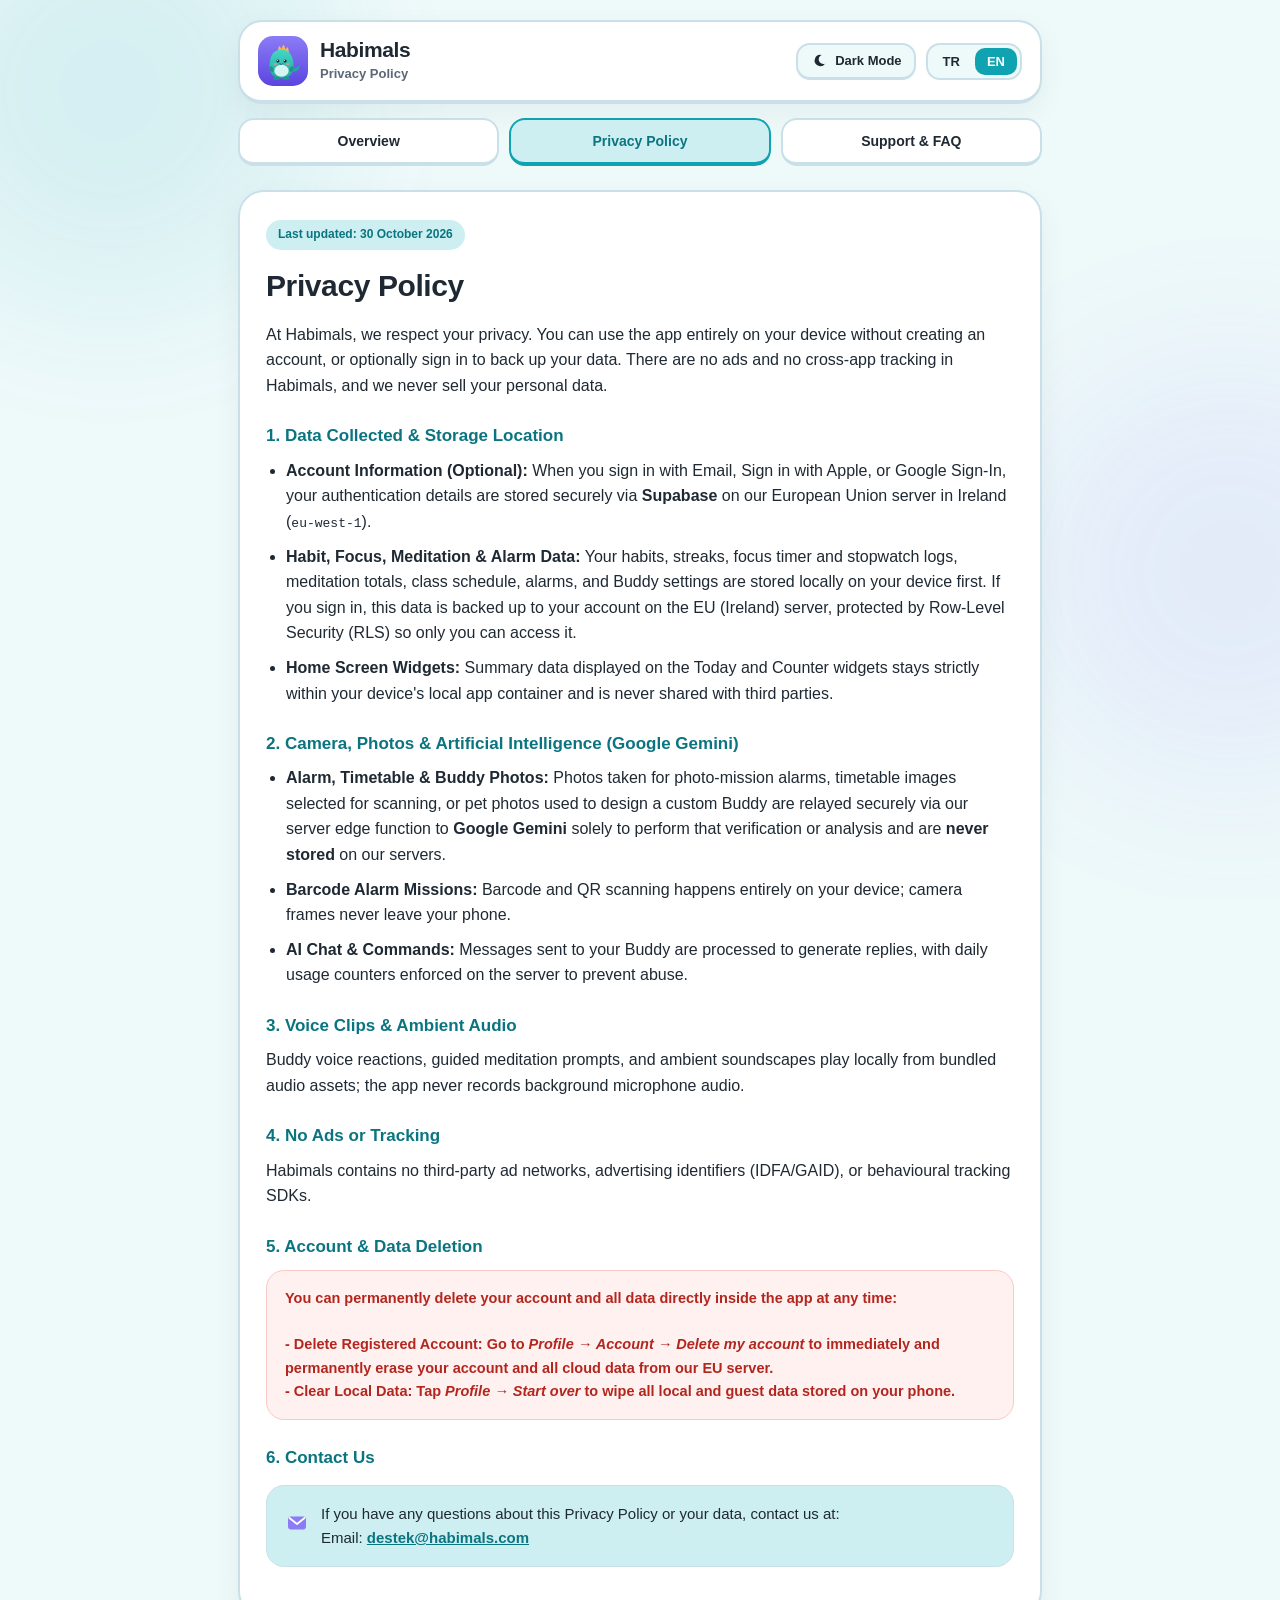
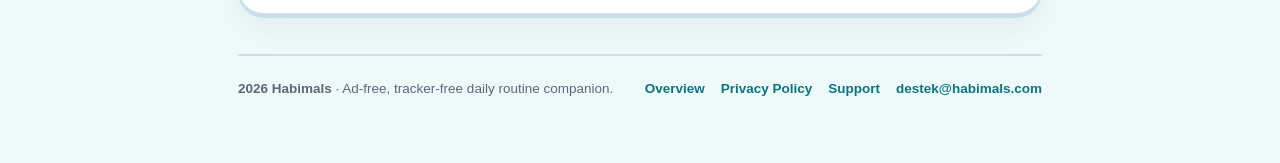
==== privacy.html @ 404ed42f "Habimals sitesi: tanıtım, gizlilik politikası ve destek sayfaları (TR/EN) Co-Authored-By: Claude Opu" ====
<!DOCTYPE html>
<html lang="tr">
<head>
  <meta charset="UTF-8" />
  <meta http-equiv="Content-Security-Policy" content="default-src 'self'; script-src 'self'; style-src 'self' 'unsafe-inline'; img-src 'self' data:; object-src 'none'; base-uri 'self'; form-action 'none'" />
  <meta name="referrer" content="strict-origin-when-cross-origin" />
  <meta name="viewport" content="width=device-width, initial-scale=1.0" />
  <meta name="color-scheme" content="light dark" />
  <title>Gizlilik Politikası / Privacy Policy</title>
  <meta name="description" content="Gizlilik politikası: toplanan veriler, AB sunucusu, yapay zeka kullanımı ve hesap silme." />
  <link rel="icon" type="image/svg+xml" href="favicon.svg" />
  <link rel="stylesheet" href="styles.css" />
</head>
<body
  data-page="privacy"
  data-title-tr="{app} — Gizlilik Politikası"
  data-title-en="{app} — Privacy Policy"
  data-desc-tr="{app} gizlilik politikası: toplanan veriler, AB (İrlanda) sunucusu, yapay zeka kullanımı ve hesap silme."
  data-desc-en="{app} privacy policy: data collection, EU (Ireland) storage, AI usage, and instant account deletion."
>
  <div class="wrap wrap-narrow">
    <header id="site-header" class="site-header"></header>
    <nav id="site-nav" class="site-nav"></nav>

    <section class="doc-card" data-lang="tr">
      <span class="doc-pill">Son güncelleme: <span data-updated-tr>30 Ekim 2026</span></span>
      <h1>Gizlilik Politikası</h1>
      <p>
        <span data-app></span> olarak gizliliğinizi koruyoruz. Uygulamayı hesap açmadan yalnızca telefonunuzda kullanabilir ya da
        verilerinizi yedeklemek için isteğe bağlı hesap oluşturabilirsiniz. Uygulamada üçüncü taraf reklam ve kullanıcı izleme (tracking)
        yoktur; kişisel verileriniz hiçbir koşulda üçüncü taraflara satılmaz.
      </p>

      <h2>1. Toplanan Veriler ve Saklama Yeri</h2>
      <ul>
        <li>
          <strong>Hesap Bilgileri (İsteğe Bağlı):</strong> E-posta adresi, Apple ile Giriş veya Google ile Giriş kullandığınızda
          kimlik doğrulama bilgileriniz <strong>Supabase</strong> altyapısında, Avrupa Birliği (İrlanda / <code>eu-west-1</code>)
          sunucusunda şifreli olarak saklanır.
        </li>
        <li>
          <strong>Alışkanlık, Odak, Meditasyon ve Alarm Verileri:</strong> Alışkanlıklarınız, tamamlama serileriniz, odak sayacı ve
          kronometre kayıtlarınız, meditasyon süreleriniz, ders programınız, alarmlarınız ve Buddy tercihleriniz öncelikle cihazınızda tutulur.
          Hesap açtıysanız bu veriler yedekleme ve senkronizasyon için yine AB (İrlanda) sunucusundaki hesabınıza kaydedilir;
          satır düzeyi güvenlik (RLS) sayesinde yalnızca siz erişebilirsiniz.
        </li>
        <li>
          <strong>Ana Ekran Widget Verileri:</strong> "Bugün" ve "Sayaç" widget'larında gösterilen günlük özet bilgileri yalnızca cihaz
          üzerindeki uygulama grubu alanında tutulur, üçüncü taraflarla paylaşılmaz.
        </li>
      </ul>

      <h2>2. Kamera, Fotoğraflar ve Yapay Zekâ (Google Gemini)</h2>
      <ul>
        <li>
          <strong>Alarm, Ders Programı ve Buddy Fotoğrafları:</strong> Fotoğraf görevli alarmda çektiğiniz fotoğraf, ders programı
          okutmak için seçtiğiniz görüntü veya evcil hayvanınızdan Buddy tasarlarken seçtiğiniz fotoğraf, API anahtarını istemcide tutmayan
          güvenli sunucu fonksiyonumuz üzerinden yalnızca o anki kontrolü veya analizi yapmak amacıyla <strong>Google Gemini</strong> servisine
          iletilir ve sunucularımızda <strong>saklanmaz</strong>.
        </li>
        <li>
          <strong>Barkod Görevli Alarm:</strong> Barkod ve QR okuma işlemi tamamen cihaz üzerinde gerçekleştirilir; kamera görüntüsü cihaz
          dışına çıkmaz.
        </li>
        <li>
          <strong>Yapay Zekâ Sohbeti:</strong> Buddy ile yaptığınız kısa komut ve sohbet yazışmaları yanıt üretmek için işlenir; günlük kullanım
          sayısı kötüye kullanımı önlemek amacıyla sunucu tarafında sınırlandırılır.
        </li>
      </ul>

      <h2>3. Sesler ve Ortam Kayıtları</h2>
      <p>
        Buddy ses tepkileri, rehberli meditasyon yönlendirmeleri ve ortam sesleri (Çiseleme, Uzak sahil, Pamuk bulut vb.) uygulama paketinin
        içinden yerel olarak çalınır; arka planda mikrofon kaydı yapılmaz.
      </p>

      <h2>4. Reklam ve İzleme Yok</h2>
      <p>
        <span data-app></span> içinde üçüncü taraf reklam ağı, reklam kimliği (IDFA/GAID) takibi veya davranışsal analitik izleyicisi bulunmaz.
      </p>

      <h2>5. Hesap ve Veri Silme</h2>
      <div class="danger-box">
        Verilerinizi ve hesabınızı uygulama içinden istediğiniz an kalıcı olarak silebilirsiniz:<br /><br />
        - <strong>Kayıtlı Hesabı Silme:</strong> <em>Profil &rarr; Hesap &rarr; Hesabımı sil</em> adımını kullandığınızda AB sunucusundaki
        hesabınız ve tüm bulut verileriniz anında ve geri döndürülemez biçimde silinir.<br />
        - <strong>Yerel Verileri Silme:</strong> <em>Profil &rarr; Baştan başla</em> düğmesiyle telefondaki tüm kayıtları ve misafir verilerini temizleyebilirsiniz.
      </div>

      <h2>6. İletişim</h2>
      <div class="contact-box">
        <span data-icon="mail" data-size="24"></span>
        <div>
          Gizlilik politikamız veya verilerinizle ilgili her türlü soru için bize ulaşabilirsiniz:<br />
          E-posta: <a data-email href="#"></a>
        </div>
      </div>
    </section>

    <section class="doc-card" data-lang="en">
      <span class="doc-pill">Last updated: <span data-updated-en>30 October 2026</span></span>
      <h1>Privacy Policy</h1>
      <p>
        At <span data-app></span>, we respect your privacy. You can use the app entirely on your device without creating an account, or optionally
        sign in to back up your data. There are no ads and no cross-app tracking in <span data-app></span>, and we never sell your personal data.
      </p>

      <h2>1. Data Collected &amp; Storage Location</h2>
      <ul>
        <li>
          <strong>Account Information (Optional):</strong> When you sign in with Email, Sign in with Apple, or Google Sign-In, your
          authentication details are stored securely via <strong>Supabase</strong> on our European Union server in Ireland
          (<code>eu-west-1</code>).
        </li>
        <li>
          <strong>Habit, Focus, Meditation &amp; Alarm Data:</strong> Your habits, streaks, focus timer and stopwatch logs, meditation totals,
          class schedule, alarms, and Buddy settings are stored locally on your device first. If you sign in, this data is backed up to your
          account on the EU (Ireland) server, protected by Row-Level Security (RLS) so only you can access it.
        </li>
        <li>
          <strong>Home Screen Widgets:</strong> Summary data displayed on the Today and Counter widgets stays strictly within your device's local
          app container and is never shared with third parties.
        </li>
      </ul>

      <h2>2. Camera, Photos &amp; Artificial Intelligence (Google Gemini)</h2>
      <ul>
        <li>
          <strong>Alarm, Timetable &amp; Buddy Photos:</strong> Photos taken for photo-mission alarms, timetable images selected for scanning,
          or pet photos used to design a custom Buddy are relayed securely via our server edge function to <strong>Google Gemini</strong> solely
          to perform that verification or analysis and are <strong>never stored</strong> on our servers.
        </li>
        <li>
          <strong>Barcode Alarm Missions:</strong> Barcode and QR scanning happens entirely on your device; camera frames never leave your phone.
        </li>
        <li>
          <strong>AI Chat &amp; Commands:</strong> Messages sent to your Buddy are processed to generate replies, with daily usage counters
          enforced on the server to prevent abuse.
        </li>
      </ul>

      <h2>3. Voice Clips &amp; Ambient Audio</h2>
      <p>
        Buddy voice reactions, guided meditation prompts, and ambient soundscapes play locally from bundled audio assets; the app never records
        background microphone audio.
      </p>

      <h2>4. No Ads or Tracking</h2>
      <p>
        <span data-app></span> contains no third-party ad networks, advertising identifiers (IDFA/GAID), or behavioural tracking SDKs.
      </p>

      <h2>5. Account &amp; Data Deletion</h2>
      <div class="danger-box">
        You can permanently delete your account and all data directly inside the app at any time:<br /><br />
        - <strong>Delete Registered Account:</strong> Go to <em>Profile &rarr; Account &rarr; Delete my account</em> to immediately and
        permanently erase your account and all cloud data from our EU server.<br />
        - <strong>Clear Local Data:</strong> Tap <em>Profile &rarr; Start over</em> to wipe all local and guest data stored on your phone.
      </div>

      <h2>6. Contact Us</h2>
      <div class="contact-box">
        <span data-icon="mail" data-size="24"></span>
        <div>
          If you have any questions about this Privacy Policy or your data, contact us at:<br />
          Email: <a data-email href="#"></a>
        </div>
      </div>
    </section>

    <footer id="site-footer" class="site-footer"></footer>
  </div>

  <script src="config.js"></script>
  <script src="art.js"></script>
  <script src="site.js"></script>
</body>
</html>
---- styles.css ----
/*
 * Ortak Stil Dosyası (styles.css)
 *
 * Renkler CSS değişkenleriyle yönetilir; seçilen Buddy'ye ve Açık/Koyu moda göre
 * site.js tarafından anında güncellenir. Dış font ya da hazır kütüphane kullanılmaz.
 */

:root {
  --primary: #0FA3B1;
  --primary-dark: #0A7580;
  --primary-shadow: #0A7580;
  --bg: #EEF9FA;
  --surface: #FFFFFF;
  --surface-elevated: #FFFFFF;
  --soft: #CDEFF2;
  --border: #DCE6EE;
  --muted-bg: #EEF1F5;
  --text: #1F2933;
  --muted: #5C6877;
  --danger-bg: #FFF1F0;
  --danger-border: #F8C9C6;
  --danger-text: #B3261E;
  --card-shadow: 0 10px 30px rgba(20, 32, 48, 0.05);
}

html[data-theme="dark"] {
  --primary: #0FA3B1;
  --primary-dark: #8BE0E8;
  --primary-shadow: #095C64;
  --bg: #0E1519;
  --surface: #172027;
  --surface-elevated: #1E2831;
  --soft: #17383E;
  --border: #2B3945;
  --muted-bg: #222C36;
  --text: #E9EDF1;
  --muted: #9AA5B1;
  --danger-bg: #2C1A1D;
  --danger-border: #5C2B30;
  --danger-text: #FFB4AB;
  --card-shadow: 0 14px 36px rgba(0, 0, 0, 0.32);
}

* {
  box-sizing: border-box;
}

html {
  scroll-behavior: smooth;
}

html:not(.theme-ready) *,
html:not(.theme-ready) body {
  transition: none !important;
}

body {
  margin: 0;
  font-family: -apple-system, BlinkMacSystemFont, "Segoe UI", Roboto, Helvetica, Arial, sans-serif;
  background: var(--bg);
  color: var(--text);
  line-height: 1.6;
  -webkit-font-smoothing: antialiased;
  transition: background-color 0.25s ease, color 0.2s ease;
}

a {
  color: var(--primary-dark);
}

button {
  font-family: inherit;
}

.wrap {
  max-width: 1100px;
  margin: 0 auto;
  padding: 20px 18px 64px;
}

.wrap-narrow {
  max-width: 840px;
}

/* Dil görünürlüğü */
[data-lang] {
  display: none !important;
}
html[lang="tr"] [data-lang="tr"] {
  display: block !important;
}
html[lang="en"] [data-lang="en"] {
  display: block !important;
}
html[lang="tr"] .bento-grid[data-lang="tr"],
html[lang="en"] .bento-grid[data-lang="en"] {
  display: grid !important;
}
html[lang="tr"] span[data-lang="tr"],
html[lang="en"] span[data-lang="en"] {
  display: inline !important;
}

/* Üst Çubuk ve Gezinme */
.site-header {
  display: flex;
  flex-wrap: wrap;
  align-items: center;
  justify-content: space-between;
  gap: 14px;
  background: var(--surface);
  border: 2px solid var(--border);
  border-bottom-width: 4px;
  border-radius: 24px;
  padding: 14px 18px;
  margin-bottom: 14px;
  box-shadow: var(--card-shadow);
  transition: background-color 0.25s ease, border-color 0.25s ease;
}

.brand {
  display: flex;
  align-items: center;
  gap: 12px;
  text-decoration: none;
  color: inherit;
}

.brand-logo-wrap svg {
  width: 50px;
  height: 50px;
  border-radius: 15px;
  display: block;
  flex-shrink: 0;
}

.brand-title {
  font-size: 21px;
  font-weight: 900;
  letter-spacing: -0.4px;
  margin: 0;
  line-height: 1.15;
}

.brand-sub {
  font-size: 13px;
  color: var(--muted);
  margin: 2px 0 0;
  font-weight: 600;
}

.header-controls {
  display: flex;
  align-items: center;
  gap: 10px;
  flex-wrap: wrap;
}

.icon-toggle {
  display: inline-flex;
  align-items: center;
  justify-content: center;
  gap: 7px;
  background: var(--bg);
  color: var(--text);
  border: 2px solid var(--border);
  border-bottom-width: 3px;
  border-radius: 14px;
  padding: 7px 12px;
  font-size: 13px;
  font-weight: 800;
  cursor: pointer;
  transition: transform 0.1s ease, border-color 0.2s ease, background-color 0.2s ease;
}

.icon-toggle:hover {
  border-color: var(--primary);
}

.icon-toggle:active {
  transform: translateY(1px);
}

.lang-switch {
  display: inline-flex;
  background: var(--bg);
  border: 2px solid var(--border);
  border-radius: 14px;
  padding: 3px;
  gap: 3px;
}

.lang-btn {
  border: none;
  background: transparent;
  color: var(--text);
  font-weight: 800;
  font-size: 13px;
  padding: 6px 12px;
  border-radius: 10px;
  cursor: pointer;
  transition: background-color 0.2s ease, color 0.2s ease;
}

.lang-btn.active {
  background: var(--primary);
  color: #FFFFFF;
}

.site-nav {
  display: flex;
  gap: 10px;
  margin-bottom: 24px;
  flex-wrap: wrap;
}

.nav-link {
  flex: 1;
  min-width: 130px;
  text-align: center;
  text-decoration: none;
  background: var(--surface);
  color: var(--text);
  border: 2px solid var(--border);
  border-bottom-width: 4px;
  border-radius: 16px;
  padding: 10px 14px;
  font-weight: 800;
  font-size: 14px;
  transition: border-color 0.2s ease, color 0.2s ease, transform 0.1s ease, background-color 0.2s ease;
}

.nav-link:hover {
  border-color: var(--primary);
  color: var(--primary-dark);
}

.nav-link.active {
  background: var(--soft);
  border-color: var(--primary);
  color: var(--primary-dark);
}

/* Karşılama (Hero) Alanı */
.hero-grid {
  display: grid;
  grid-template-columns: 1.08fr 0.92fr;
  gap: 24px;
  align-items: center;
  margin-bottom: 28px;
}

.hero-card {
  background: var(--surface);
  border: 2px solid var(--border);
  border-bottom-width: 5px;
  border-radius: 28px;
  padding: 34px 30px;
  box-shadow: var(--card-shadow);
  transition: background-color 0.25s ease, border-color 0.25s ease;
}

.eyebrow-pill {
  display: inline-flex;
  align-items: center;
  gap: 8px;
  background: var(--soft);
  color: var(--primary-dark);
  border: 1.5px solid var(--border);
  padding: 6px 14px;
  border-radius: 999px;
  font-size: 13px;
  font-weight: 800;
  margin-bottom: 16px;
}

.hero-card h1 {
  font-size: clamp(28px, 4vw, 42px);
  font-weight: 900;
  line-height: 1.14;
  letter-spacing: -0.8px;
  margin: 0 0 14px;
}

.hero-lead {
  font-size: 17px;
  color: var(--muted);
  margin: 0 0 24px;
  max-width: 540px;
}

.cta-row {
  display: flex;
  flex-wrap: wrap;
  gap: 12px;
  margin-bottom: 22px;
}

.btn-3d {
  display: inline-flex;
  align-items: center;
  justify-content: center;
  gap: 9px;
  background: var(--primary);
  color: #FFFFFF;
  border: 2px solid var(--primary-shadow);
  border-bottom-width: 5px;
  border-radius: 18px;
  padding: 12px 20px;
  font-size: 15px;
  font-weight: 800;
  text-decoration: none;
  cursor: pointer;
  transition: transform 0.1s ease, filter 0.15s ease;
}

.btn-3d:hover {
  filter: brightness(1.05);
}

.btn-3d:active {
  transform: translateY(2px);
  border-bottom-width: 3px;
}

.btn-3d-secondary {
  display: inline-flex;
  align-items: center;
  justify-content: center;
  gap: 8px;
  background: var(--soft);
  color: var(--primary-dark);
  border: 2px solid var(--primary);
  border-bottom-width: 4px;
  border-radius: 18px;
  padding: 12px 18px;
  font-size: 14px;
  font-weight: 800;
  text-decoration: none;
  cursor: pointer;
}

.store-badges {
  display: flex;
  flex-wrap: wrap;
  gap: 10px;
  margin-bottom: 20px;
}

.store-pill {
  display: inline-flex;
  align-items: center;
  gap: 10px;
  background: var(--bg);
  border: 2px solid var(--border);
  border-bottom-width: 4px;
  border-radius: 16px;
  padding: 9px 15px;
}

.store-pill-label {
  display: flex;
  flex-direction: column;
  line-height: 1.2;
}

.store-pill-small {
  font-size: 11px;
  font-weight: 700;
  color: var(--muted);
  text-transform: uppercase;
  letter-spacing: 0.4px;
}

.store-pill-big {
  font-size: 14px;
  font-weight: 800;
  color: var(--text);
}

.trust-row {
  display: flex;
  flex-wrap: wrap;
  gap: 8px;
  padding-top: 16px;
  border-top: 1.5px solid var(--border);
}

.trust-chip {
  display: inline-flex;
  align-items: center;
  gap: 6px;
  font-size: 13px;
  font-weight: 700;
  color: var(--muted);
  background: var(--bg);
  padding: 5px 11px;
  border-radius: 999px;
  border: 1px solid var(--border);
}

/* Canlı Telefon Önizlemesi */
.mockup-stage {
  display: flex;
  flex-direction: column;
  align-items: center;
}

.phone-frame {
  width: 100%;
  max-width: 390px;
  background: var(--surface);
  border: 4px solid var(--border);
  border-bottom-width: 8px;
  border-radius: 36px;
  padding: 14px;
  box-shadow: var(--card-shadow);
  position: relative;
  transition: background-color 0.25s ease, border-color 0.25s ease;
}

.phone-notch {
  width: 92px;
  height: 7px;
  background: var(--border);
  border-radius: 999px;
  margin: 2px auto 12px;
}

.screen-tabs {
  display: grid;
  grid-template-columns: repeat(4, 1fr);
  gap: 5px;
  background: var(--bg);
  padding: 4px;
  border-radius: 15px;
  border: 1.5px solid var(--border);
  margin-bottom: 12px;
}

.screen-tab {
  border: none;
  background: transparent;
  color: var(--muted);
  font-size: 12px;
  font-weight: 800;
  padding: 7px 4px;
  border-radius: 11px;
  cursor: pointer;
  transition: background-color 0.18s ease, color 0.18s ease;
  white-space: nowrap;
  overflow: hidden;
  text-overflow: ellipsis;
}

.screen-tab.active {
  background: var(--primary);
  color: #FFFFFF;
}

.phone-screen-body {
  background: var(--bg);
  border: 1.5px solid var(--border);
  border-radius: 24px;
  padding: 14px;
  min-height: 408px;
  display: flex;
  flex-direction: column;
  justify-content: space-between;
  transition: background-color 0.25s ease, border-color 0.25s ease;
}

.phone-screen-body.flip-dark {
  background: #000000;
  border-color: #24272E;
  color: #ECECEC;
}

.mock-top-pills {
  display: flex;
  align-items: center;
  justify-content: space-between;
  gap: 6px;
  margin-bottom: 8px;
}

.mock-pill {
  display: inline-flex;
  align-items: center;
  gap: 5px;
  background: var(--surface);
  border: 1.5px solid var(--border);
  border-radius: 999px;
  padding: 4px 10px;
  font-size: 12px;
  font-weight: 800;
}

.mock-buddy-area {
  display: flex;
  flex-direction: column;
  align-items: center;
  text-align: center;
  margin: 4px 0 10px;
  position: relative;
}

.mock-pet-btn {
  border: none;
  background: transparent;
  padding: 0;
  cursor: pointer;
  position: relative;
  transition: transform 0.18s cubic-bezier(0.34, 1.56, 0.64, 1);
}

.mock-pet-btn:hover {
  transform: scale(1.05);
}

.mock-pet-btn:active {
  transform: scale(0.95);
}

.heart-burst {
  position: absolute;
  top: 2px;
  right: -6px;
  pointer-events: none;
  animation: floatHeart 0.85s ease-out forwards;
}

@keyframes floatHeart {
  0% { opacity: 0; transform: translateY(8px) scale(0.6); }
  30% { opacity: 1; transform: translateY(-4px) scale(1.1); }
  100% { opacity: 0; transform: translateY(-24px) scale(0.9); }
}

.speech-bubble {
  background: var(--surface);
  border: 1.5px solid var(--border);
  border-radius: 16px;
  padding: 8px 12px;
  font-size: 12.5px;
  font-weight: 700;
  color: var(--text);
  margin-top: 4px;
  max-width: 100%;
}

.mock-habit-list {
  display: flex;
  flex-direction: column;
  gap: 7px;
}

.mock-habit-row {
  display: flex;
  align-items: center;
  justify-content: space-between;
  gap: 10px;
  background: var(--surface);
  border: 1.5px solid var(--border);
  border-bottom-width: 3px;
  border-radius: 15px;
  padding: 9px 12px;
  cursor: pointer;
  text-align: left;
  width: 100%;
  color: var(--text);
  transition: border-color 0.15s ease, transform 0.1s ease;
}

.mock-habit-row:hover {
  border-color: var(--primary);
}

.mock-habit-row.done {
  background: var(--soft);
  border-color: var(--primary);
}

.mock-habit-left {
  display: flex;
  align-items: center;
  gap: 9px;
  font-size: 13px;
  font-weight: 800;
}

.mock-habit-row.done .mock-habit-title {
  text-decoration: line-through;
  opacity: 0.78;
}

.mock-check-circle {
  width: 22px;
  height: 22px;
  border-radius: 999px;
  border: 2.5px solid var(--border);
  display: inline-flex;
  align-items: center;
  justify-content: center;
  flex-shrink: 0;
}

.mock-habit-row.done .mock-check-circle {
  background: var(--primary);
  border-color: var(--primary);
}

.mock-water-pill {
  font-size: 11.5px;
  font-weight: 800;
  background: var(--bg);
  color: var(--primary-dark);
  border: 1.5px solid var(--border);
  border-radius: 999px;
  padding: 2px 9px;
}

.mock-hint-caption {
  font-size: 12px;
  color: var(--muted);
  font-weight: 600;
  text-align: center;
  margin-top: 10px;
}

/* Odak ve FlipClock Ekranı */
.flip-toggle-bar {
  display: flex;
  justify-content: space-between;
  align-items: center;
  gap: 8px;
  margin-bottom: 10px;
}

.mini-seg {
  display: inline-flex;
  background: var(--surface);
  border: 1.5px solid var(--border);
  border-radius: 11px;
  padding: 2px;
  gap: 2px;
}

.phone-screen-body.flip-dark .mini-seg {
  background: #16181D;
  border-color: #2B2E36;
}

.mini-seg-btn {
  border: none;
  background: transparent;
  color: var(--muted);
  font-size: 11.5px;
  font-weight: 800;
  padding: 5px 9px;
  border-radius: 8px;
  cursor: pointer;
}

.mini-seg-btn.active {
  background: var(--primary);
  color: #FFFFFF;
}

.flip-clock-stage {
  display: flex;
  flex-direction: column;
  align-items: center;
  justify-content: center;
  gap: 14px;
  padding: 16px 6px;
  flex: 1;
}

.flip-tag-label {
  font-size: 11px;
  font-weight: 800;
  letter-spacing: 2.2px;
  text-transform: uppercase;
  color: #8A8F98;
}

.flip-cards-pair {
  display: flex;
  gap: 12px;
  align-items: center;
}

.flip-card-box {
  width: 112px;
  height: 98px;
  background: #1C1D21;
  border-radius: 14px;
  position: relative;
  display: flex;
  align-items: center;
  justify-content: center;
  font-size: 56px;
  font-weight: 900;
  color: #ECECEC;
  font-variant-numeric: tabular-nums;
  box-shadow: 0 8px 20px rgba(0, 0, 0, 0.45);
}

.flip-card-box::after {
  content: "";
  position: absolute;
  left: 0;
  right: 0;
  top: 50%;
  height: 2px;
  background: #000000;
}

.focus-summary-card {
  background: var(--surface);
  border: 1.5px solid var(--border);
  border-radius: 16px;
  padding: 12px;
}

.bar-chart {
  display: grid;
  grid-template-columns: repeat(7, 1fr);
  gap: 6px;
  align-items: end;
  height: 68px;
  margin: 10px 0 6px;
}

.bar-col {
  display: flex;
  flex-direction: column;
  align-items: center;
  gap: 4px;
  height: 100%;
  justify-content: flex-end;
}

.bar-fill {
  width: 100%;
  border-radius: 6px;
  background: var(--primary);
  min-height: 6px;
}

.bar-day {
  font-size: 10px;
  font-weight: 700;
  color: var(--muted);
}

.ambient-chips {
  display: flex;
  flex-wrap: wrap;
  gap: 5px;
  margin-top: 8px;
}

.ambient-chip {
  border: 1.5px solid var(--border);
  background: var(--surface);
  color: var(--text);
  border-radius: 999px;
  padding: 4px 10px;
  font-size: 11px;
  font-weight: 800;
  cursor: pointer;
}

.ambient-chip.active {
  background: var(--soft);
  border-color: var(--primary);
  color: var(--primary-dark);
}

/* Görevli Alarm Ekranı */
.alarm-ring-box {
  background: var(--surface);
  border: 2px solid var(--border);
  border-radius: 20px;
  padding: 16px;
  text-align: center;
}

.alarm-time-big {
  font-size: 40px;
  font-weight: 900;
  letter-spacing: -1px;
  line-height: 1.05;
  margin: 4px 0;
  font-variant-numeric: tabular-nums;
}

.scanner-viewport {
  background: #141820;
  border-radius: 16px;
  padding: 14px;
  margin: 12px 0;
  color: #E9EDF1;
  position: relative;
  overflow: hidden;
}

.barcode-bars {
  display: flex;
  justify-content: center;
  gap: 4px;
  height: 44px;
  align-items: stretch;
  margin-bottom: 6px;
}

.barcode-bars span {
  background: #FFFFFF;
  border-radius: 1px;
}

.scan-laser {
  height: 2.5px;
  background: #FF4D4D;
  box-shadow: 0 0 8px #FF4D4D;
  width: 82%;
  margin: -24px auto 22px;
  animation: scanMove 1.8s ease-in-out infinite alternate;
}

@keyframes scanMove {
  0% { transform: translateY(-12px); }
  100% { transform: translateY(12px); }
}

/* Meditasyon ve Widget Ekranı */
.breathe-orb {
  width: 118px;
  height: 118px;
  border-radius: 999px;
  background: var(--soft);
  border: 2px solid var(--primary);
  display: flex;
  align-items: center;
  justify-content: center;
  margin: 6px auto 8px;
  animation: breatheOrb 6s ease-in-out infinite;
}

@keyframes breatheOrb {
  0%, 100% { transform: scale(0.9); }
  50% { transform: scale(1.08); }
}

.widget-preview-grid {
  display: grid;
  grid-template-columns: 1fr 1fr;
  gap: 8px;
  margin-top: 8px;
}

.mini-widget-card {
  background: var(--surface);
  border: 1.5px solid var(--border);
  border-radius: 18px;
  padding: 11px;
}

.widget-dots {
  display: flex;
  gap: 4px;
  margin: 6px 0;
}

.widget-dot {
  width: 8px;
  height: 8px;
  border-radius: 999px;
  background: var(--muted-bg);
}

.widget-dot.filled {
  background: var(--primary);
}

.water-cups {
  display: grid;
  grid-template-columns: repeat(4, 1fr);
  gap: 4px;
  margin-top: 6px;
}

.water-cup {
  height: 18px;
  border-radius: 4px 4px 6px 6px;
  border: 1.5px solid var(--border);
  background: var(--muted-bg);
  position: relative;
  overflow: hidden;
}

.water-cup.full {
  border-color: #2D9CDB;
  background: linear-gradient(to top, #3D8BFD 78%, transparent 78%);
}

/* Bölüm Başlıkları */
.section-block {
  margin-bottom: 32px;
}

.section-head {
  margin-bottom: 16px;
}

.section-head h2 {
  font-size: clamp(22px, 3vw, 30px);
  font-weight: 900;
  letter-spacing: -0.5px;
  margin: 0 0 6px;
}

.section-head p {
  font-size: 15.5px;
  color: var(--muted);
  margin: 0;
  max-width: 680px;
}

/* Etkileşimli Buddy Vitrini */
.buddy-showcase-card {
  background: var(--surface);
  border: 2px solid var(--border);
  border-bottom-width: 5px;
  border-radius: 28px;
  padding: 26px 24px;
  box-shadow: var(--card-shadow);
  transition: background-color 0.25s ease, border-color 0.25s ease;
}

.buddy-roster {
  display: grid;
  grid-template-columns: repeat(5, 1fr);
  gap: 10px;
  margin-bottom: 20px;
}

.buddy-tile {
  background: var(--bg);
  border: 2px solid var(--border);
  border-bottom-width: 4px;
  border-radius: 20px;
  padding: 10px 8px;
  display: flex;
  flex-direction: column;
  align-items: center;
  gap: 4px;
  cursor: pointer;
  color: var(--text);
  position: relative;
  transition: transform 0.12s ease, border-color 0.2s ease, background-color 0.2s ease;
}

.buddy-tile:hover {
  border-color: var(--primary);
  transform: translateY(-2px);
}

.buddy-tile.active {
  background: var(--soft);
  border-color: var(--primary);
}

.buddy-tile-name {
  font-size: 13px;
  font-weight: 800;
}

.buddy-lock-badge {
  position: absolute;
  top: 6px;
  right: 6px;
  display: inline-flex;
}

.buddy-spotlight {
  display: grid;
  grid-template-columns: auto 1fr auto;
  gap: 20px;
  align-items: center;
  background: var(--bg);
  border: 2px solid var(--border);
  border-radius: 22px;
  padding: 18px 20px;
}

.buddy-spotlight-info h3 {
  font-size: 20px;
  font-weight: 900;
  margin: 0 0 4px;
}

.buddy-spotlight-kind {
  font-size: 13.5px;
  font-weight: 700;
  color: var(--primary-dark);
  margin: 0 0 6px;
}

.buddy-spotlight-desc {
  font-size: 14.5px;
  color: var(--muted);
  margin: 0;
}

.buddy-currency-box {
  background: var(--surface);
  border: 2px solid var(--border);
  border-radius: 18px;
  padding: 12px 16px;
  text-align: center;
  min-width: 132px;
}

.buddy-currency-label {
  font-size: 11px;
  font-weight: 800;
  color: var(--muted);
  text-transform: uppercase;
  letter-spacing: 0.4px;
  display: block;
}

.buddy-currency-val {
  display: inline-flex;
  align-items: center;
  gap: 6px;
  font-size: 15px;
  font-weight: 900;
  margin-top: 4px;
}

.custom-buddy-banner {
  margin-top: 14px;
  display: flex;
  align-items: center;
  justify-content: space-between;
  flex-wrap: wrap;
  gap: 12px;
  background: var(--soft);
  border: 1.5px solid var(--border);
  border-radius: 18px;
  padding: 14px 18px;
}

.custom-buddy-banner-left {
  display: flex;
  align-items: center;
  gap: 12px;
}

.custom-buddy-banner p {
  margin: 0;
  font-size: 14px;
  font-weight: 700;
}

/* Özellik Kartları (Bento Grid) */
.bento-grid {
  display: grid;
  grid-template-columns: repeat(12, 1fr);
  gap: 16px;
}

.feature-card {
  grid-column: span 6;
  background: var(--surface);
  border: 2px solid var(--border);
  border-bottom-width: 4px;
  border-radius: 24px;
  padding: 22px;
  box-shadow: var(--card-shadow);
  transition: background-color 0.25s ease, border-color 0.25s ease, transform 0.15s ease;
}

.feature-card.span-4 {
  grid-column: span 4;
}

.feature-card:hover {
  border-color: var(--primary);
}

.feature-icon-box {
  width: 48px;
  height: 48px;
  border-radius: 15px;
  background: var(--soft);
  display: flex;
  align-items: center;
  justify-content: center;
  margin-bottom: 14px;
}

.feature-tag {
  display: inline-block;
  font-size: 11px;
  font-weight: 800;
  color: var(--primary-dark);
  background: var(--soft);
  padding: 3px 9px;
  border-radius: 999px;
  margin-bottom: 8px;
}

.feature-card h3 {
  font-size: 18px;
  font-weight: 800;
  margin: 0 0 8px;
  letter-spacing: -0.2px;
}

.feature-card p {
  font-size: 14.5px;
  color: var(--muted);
  margin: 0;
}

/* Gizlilik Güvencesi Şeridi */
.privacy-strip {
  background: var(--surface);
  border: 2px solid var(--border);
  border-bottom-width: 5px;
  border-radius: 26px;
  padding: 24px 26px;
  display: flex;
  align-items: center;
  justify-content: space-between;
  flex-wrap: wrap;
  gap: 18px;
  box-shadow: var(--card-shadow);
}

.privacy-strip-left {
  display: flex;
  align-items: flex-start;
  gap: 16px;
  max-width: 680px;
}

.privacy-strip h3 {
  font-size: 19px;
  font-weight: 900;
  margin: 0 0 4px;
}

.privacy-strip p {
  font-size: 14.5px;
  color: var(--muted);
  margin: 0;
}

/* Gizlilik ve Destek Sayfası Kartları */
.doc-card {
  background: var(--surface);
  border: 2px solid var(--border);
  border-bottom-width: 5px;
  border-radius: 26px;
  padding: 28px 26px;
  margin-bottom: 20px;
  box-shadow: var(--card-shadow);
}

.doc-pill {
  display: inline-block;
  background: var(--soft);
  color: var(--primary-dark);
  font-size: 12px;
  font-weight: 800;
  padding: 5px 12px;
  border-radius: 999px;
  margin-bottom: 12px;
}

.doc-card h1 {
  font-size: clamp(24px, 3.2vw, 30px);
  font-weight: 900;
  margin: 0 0 12px;
  letter-spacing: -0.4px;
}

.doc-card h2 {
  font-size: 17px;
  font-weight: 800;
  margin: 24px 0 8px;
  color: var(--primary-dark);
}

.doc-card p {
  margin: 0 0 12px;
}

.doc-card ul {
  margin: 0 0 14px;
  padding-left: 20px;
}

.doc-card li {
  margin-bottom: 9px;
}

.danger-box {
  background: var(--danger-bg);
  border: 1.5px solid var(--danger-border);
  color: var(--danger-text);
  border-radius: 18px;
  padding: 16px 18px;
  margin-top: 10px;
  font-size: 14.5px;
  font-weight: 600;
}

.contact-box {
  background: var(--soft);
  border: 1.5px solid var(--border);
  border-radius: 18px;
  padding: 16px 18px;
  margin: 14px 0 18px;
  font-size: 15px;
  display: flex;
  align-items: center;
  gap: 12px;
  flex-wrap: wrap;
}

.contact-box a {
  color: var(--primary-dark);
  font-weight: 800;
}

/* Destek SSS Akordeonları */
.faq-list {
  display: flex;
  flex-direction: column;
  gap: 10px;
  margin-top: 16px;
}

.faq-details {
  background: var(--bg);
  border: 2px solid var(--border);
  border-radius: 18px;
  padding: 14px 18px;
  transition: border-color 0.2s ease;
}

.faq-details[open] {
  border-color: var(--primary);
}

.faq-details summary {
  font-size: 16px;
  font-weight: 800;
  cursor: pointer;
  list-style: none;
  display: flex;
  align-items: center;
  justify-content: space-between;
  gap: 12px;
  color: var(--text);
}

.faq-details summary::-webkit-details-marker {
  display: none;
}

.faq-indicator {
  width: 26px;
  height: 26px;
  border-radius: 999px;
  background: var(--soft);
  color: var(--primary-dark);
  display: inline-flex;
  align-items: center;
  justify-content: center;
  font-weight: 900;
  font-size: 16px;
  flex-shrink: 0;
  transition: transform 0.2s ease;
}

.faq-details[open] .faq-indicator {
  transform: rotate(45deg);
}

.faq-details p {
  margin: 10px 0 0;
  color: var(--muted);
  font-size: 14.5px;
}

/* Alt Bilgi */
.site-footer {
  margin-top: 36px;
  padding-top: 22px;
  border-top: 2px solid var(--border);
  display: flex;
  flex-wrap: wrap;
  align-items: center;
  justify-content: space-between;
  gap: 12px;
  font-size: 13.5px;
  color: var(--muted);
}

.footer-links {
  display: flex;
  flex-wrap: wrap;
  gap: 16px;
}

.footer-links a {
  color: var(--primary-dark);
  text-decoration: none;
  font-weight: 800;
}

.footer-links a:hover {
  text-decoration: underline;
}

/* Mobil ve Tablet Uyumluluğu */
@media (max-width: 920px) {
  .hero-grid {
    grid-template-columns: 1fr;
  }
  .buddy-roster {
    grid-template-columns: repeat(5, 1fr);
  }
  .feature-card,
  .feature-card.span-4 {
    grid-column: span 6;
  }
}

@media (max-width: 640px) {
  .wrap {
    padding: 14px 12px 48px;
  }
  .hero-card,
  .buddy-showcase-card,
  .doc-card {
    padding: 22px 18px;
  }
  .buddy-roster {
    grid-template-columns: repeat(2, 1fr);
  }
  .buddy-spotlight {
    grid-template-columns: 1fr;
    text-align: center;
    justify-items: center;
  }
  .feature-card,
  .feature-card.span-4 {
    grid-column: span 12;
  }
  .site-footer {
    flex-direction: column;
    text-align: center;
  }
}

/* ---------- Hareket ---------- */

/* Arka planda yavaşça süzülen renk lekeleri */
.motion-blobs {
  position: fixed;
  inset: 0;
  z-index: -1;
  overflow: hidden;
  pointer-events: none;
}

.motion-blobs span {
  position: absolute;
  width: 420px;
  height: 420px;
  border-radius: 50%;
  background: var(--primary);
  opacity: 0.10;
  filter: blur(80px);
  animation: blobDrift 22s ease-in-out infinite alternate;
}

.motion-blobs span:nth-child(1) { top: -120px; left: -100px; }
.motion-blobs span:nth-child(2) { top: 40%; right: -160px; background: #8B7CF6; animation-duration: 28s; animation-delay: -6s; }
.motion-blobs span:nth-child(3) { bottom: -160px; left: 30%; background: #FFB547; opacity: 0.08; animation-duration: 25s; animation-delay: -12s; }

@keyframes blobDrift {
  from { transform: translate(0, 0) scale(1); }
  to { transform: translate(80px, 60px) scale(1.15); }
}

/* Açılışta hero kartı aşağıdan gelir */
.hero-card {
  animation: riseIn 0.7s cubic-bezier(0.22, 1, 0.36, 1) both;
}

.mockup-stage {
  animation: riseIn 0.8s 0.15s cubic-bezier(0.22, 1, 0.36, 1) both;
}

@keyframes riseIn {
  from { opacity: 0; transform: translateY(28px); }
  to { opacity: 1; transform: none; }
}

/* Telefon hafifçe süzülür */
.phone-frame {
  animation: phoneFloat 6s ease-in-out infinite;
}

@keyframes phoneFloat {
  0%, 100% { transform: translateY(0) rotate(-0.6deg); }
  50% { transform: translateY(-10px) rotate(0.6deg); }
}

/* Buddy nefes alır ve ara sıra zıplar */
.mock-pet-btn svg {
  transform-origin: 50% 90%;
  animation: buddyIdle 4.5s ease-in-out infinite;
}

@keyframes buddyIdle {
  0%, 100% { transform: scale(1, 1); }
  40% { transform: scale(1.03, 0.97); }
  70% { transform: translateY(0) scale(1, 1); }
  76% { transform: translateY(-10px) scale(0.97, 1.04); }
  82% { transform: translateY(0) scale(1.04, 0.96); }
  88% { transform: scale(1, 1); }
}

.speech-bubble {
  animation: bubblePop 0.5s 0.4s cubic-bezier(0.34, 1.56, 0.64, 1) both;
}

@keyframes bubblePop {
  from { opacity: 0; transform: scale(0.85) translateY(6px); }
  to { opacity: 1; transform: none; }
}

/* Özellik kartları: üzerine gelince kalkar, simge sallanır */
.feature-card:hover {
  transform: translateY(-6px);
}

.feature-card:hover .feature-icon-box {
  animation: iconWiggle 0.6s ease;
}

@keyframes iconWiggle {
  0%, 100% { transform: rotate(0); }
  25% { transform: rotate(-10deg) scale(1.08); }
  50% { transform: rotate(8deg) scale(1.08); }
  75% { transform: rotate(-4deg); }
}

.buddy-tile:hover svg {
  animation: buddyHop 0.5s ease;
}

@keyframes buddyHop {
  0%, 100% { transform: translateY(0); }
  40% { transform: translateY(-8px); }
}

/* Kaydırınca beliren bölümler (site.js .reveal ekler) */
.reveal {
  opacity: 0;
  transform: translateY(32px);
  transition: opacity 0.7s ease, transform 0.7s cubic-bezier(0.22, 1, 0.36, 1);
  transition-delay: var(--reveal-delay, 0s);
}

.reveal.is-visible {
  opacity: 1;
  transform: none;
}

.feature-card.reveal.is-visible:hover {
  transform: translateY(-6px);
  transition-delay: 0s;
}

/* Hareket azaltmayı seçenlere sabit site */
@media (prefers-reduced-motion: reduce) {
  *, *::before, *::after {
    animation: none !important;
    transition-duration: 0.01ms !important;
  }
  .reveal { opacity: 1; transform: none; }
  .motion-blobs { display: none; }
}
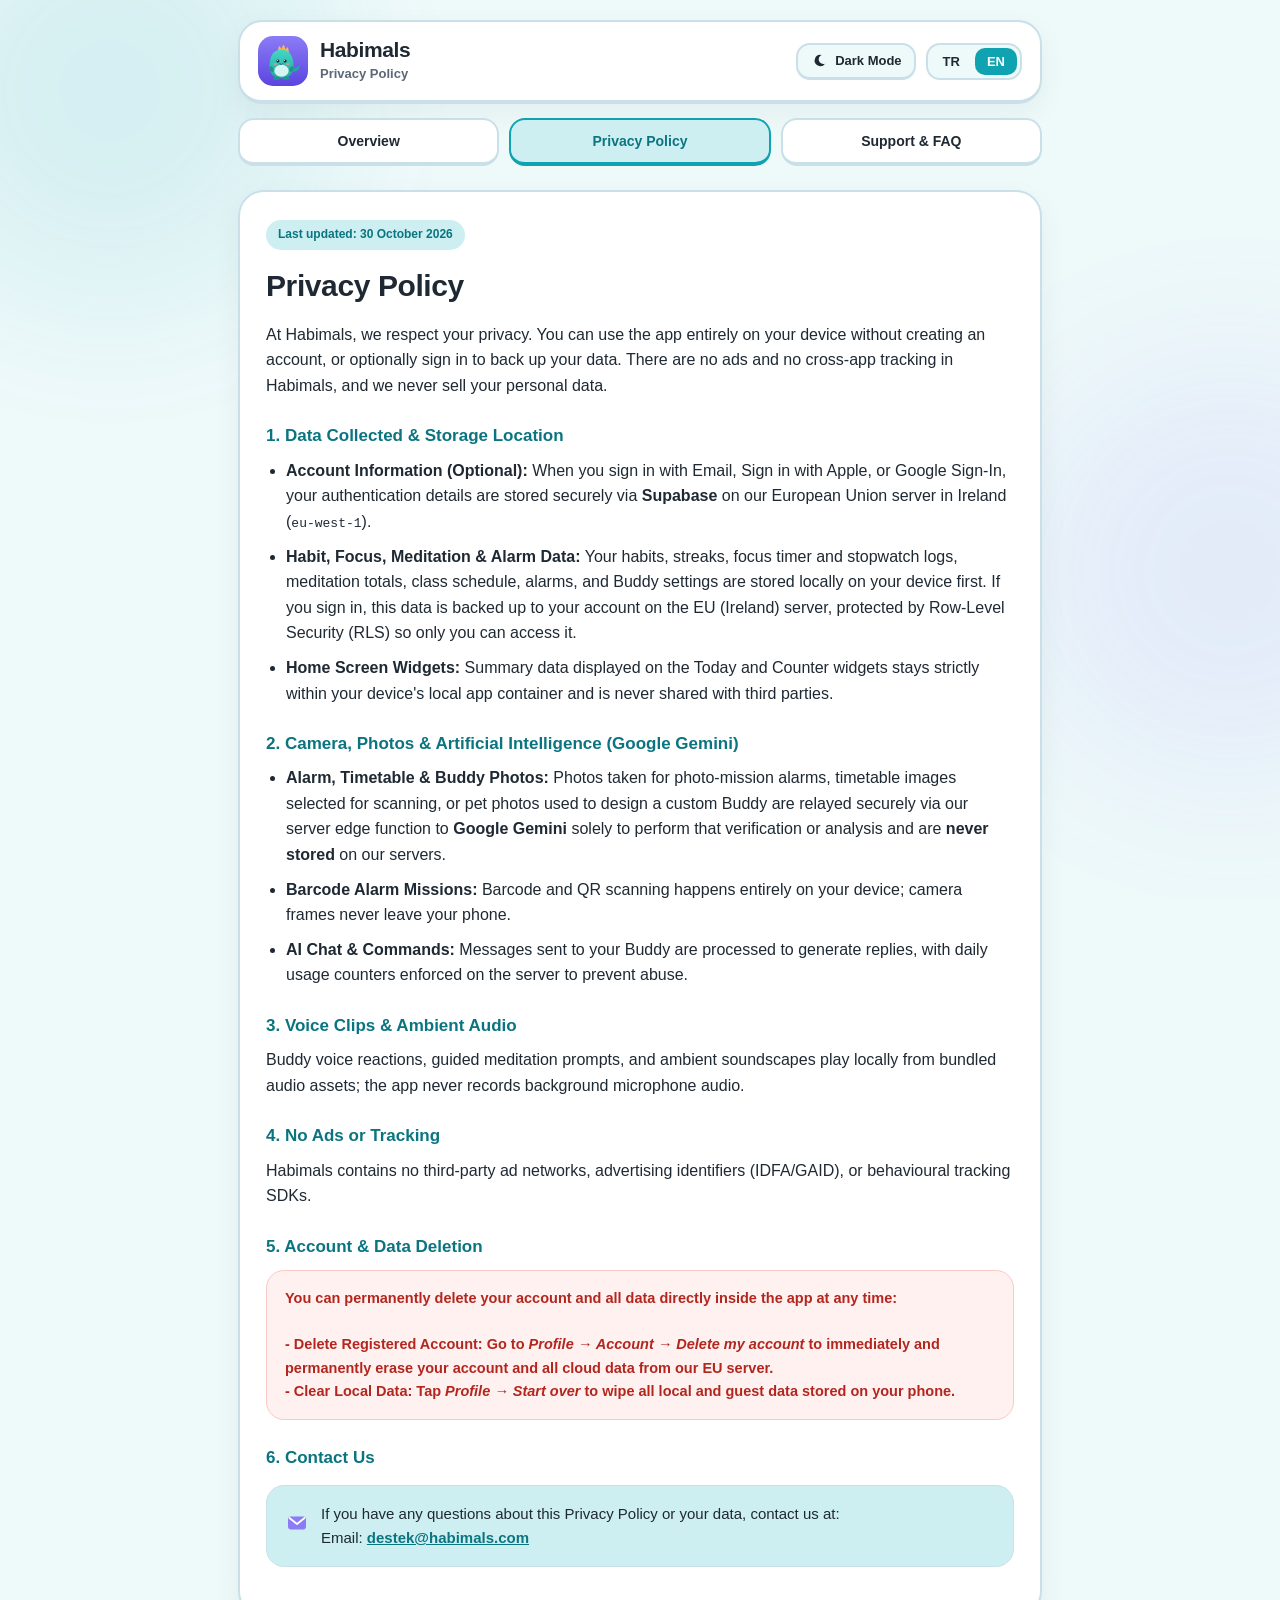
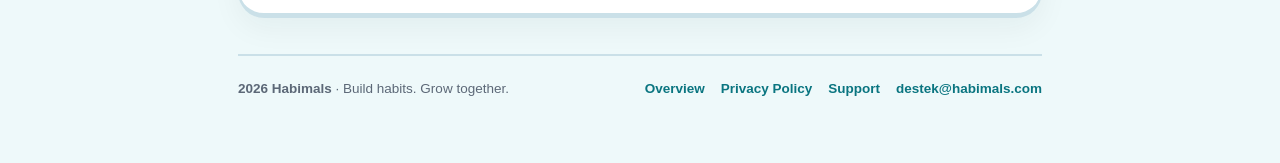
==== commit 14d1f3dc: "Varsayılan dil İngilizce; altbilgide slogan Co-Authored-By: Claude Opus 5.5 <noreply@anthropic.com>" ====
--- a/privacy.html
+++ b/privacy.html
@@ -1,13 +1,13 @@
 <!DOCTYPE html>
-<html lang="tr">
+<html lang="en">
 <head>
   <meta charset="UTF-8" />
   <meta http-equiv="Content-Security-Policy" content="default-src 'self'; script-src 'self'; style-src 'self' 'unsafe-inline'; img-src 'self' data:; object-src 'none'; base-uri 'self'; form-action 'none'" />
   <meta name="referrer" content="strict-origin-when-cross-origin" />
   <meta name="viewport" content="width=device-width, initial-scale=1.0" />
   <meta name="color-scheme" content="light dark" />
-  <title>Gizlilik Politikası / Privacy Policy</title>
-  <meta name="description" content="Gizlilik politikası: toplanan veriler, AB sunucusu, yapay zeka kullanımı ve hesap silme." />
+  <title>Habimals — Privacy Policy</title>
+  <meta name="description" content="Habimals privacy policy: data collection, EU (Ireland) storage, AI usage, and instant account deletion." />
   <link rel="icon" type="image/svg+xml" href="favicon.svg" />
   <link rel="stylesheet" href="styles.css" />
 </head>
--- a/styles.css
+++ b/styles.css
@@ -93,8 +93,14 @@
   display: block !important;
 }
 html[lang="tr"] .bento-grid[data-lang="tr"],
-html[lang="en"] .bento-grid[data-lang="en"] {
+html[lang="en"] .bento-grid[data-lang="en"],
+html[lang="tr"] .steps[data-lang="tr"],
+html[lang="en"] .steps[data-lang="en"] {
   display: grid !important;
+}
+html[lang="tr"] .extras[data-lang="tr"],
+html[lang="en"] .extras[data-lang="en"] {
+  display: flex !important;
 }
 html[lang="tr"] span[data-lang="tr"],
 html[lang="en"] span[data-lang="en"] {
@@ -1502,3 +1508,79 @@
   .reveal { opacity: 1; transform: none; }
   .motion-blobs { display: none; }
 }
+
+/* ---------- Sade ana sayfa (2026-11-01): nasıl çalışır + ek özellik çipleri ---------- */
+.hero-note {
+  font-size: 13.5px;
+  color: var(--muted);
+  margin: 14px 0 0;
+}
+
+.steps {
+  display: grid;
+  grid-template-columns: repeat(3, 1fr);
+  gap: 16px;
+}
+
+.step {
+  background: var(--surface);
+  border: 2px solid var(--border);
+  border-bottom-width: 4px;
+  border-radius: 24px;
+  padding: 22px;
+}
+
+.step-num {
+  display: inline-flex;
+  align-items: center;
+  justify-content: center;
+  width: 36px;
+  height: 36px;
+  border-radius: 50%;
+  background: var(--primary);
+  color: #fff;
+  font-weight: 900;
+  font-size: 17px;
+  margin-bottom: 10px;
+}
+
+.step h3 {
+  font-size: 18px;
+  font-weight: 800;
+  margin: 0 0 6px;
+}
+
+.step p {
+  margin: 0;
+  color: var(--muted);
+  font-size: 15px;
+  line-height: 1.5;
+}
+
+.extras {
+  display: flex;
+  flex-wrap: wrap;
+  align-items: center;
+  gap: 8px;
+  margin-top: 16px;
+}
+
+.extras-label {
+  font-weight: 800;
+  font-size: 14px;
+  color: var(--muted);
+  margin-right: 4px;
+}
+
+@media (max-width: 760px) {
+  .steps {
+    grid-template-columns: 1fr;
+  }
+}
+
+/* Üç ana özellik tablette de yan yana kalsın (metinler kısa) */
+@media (min-width: 641px) {
+  #features .feature-card.span-4 {
+    grid-column: span 4;
+  }
+}
